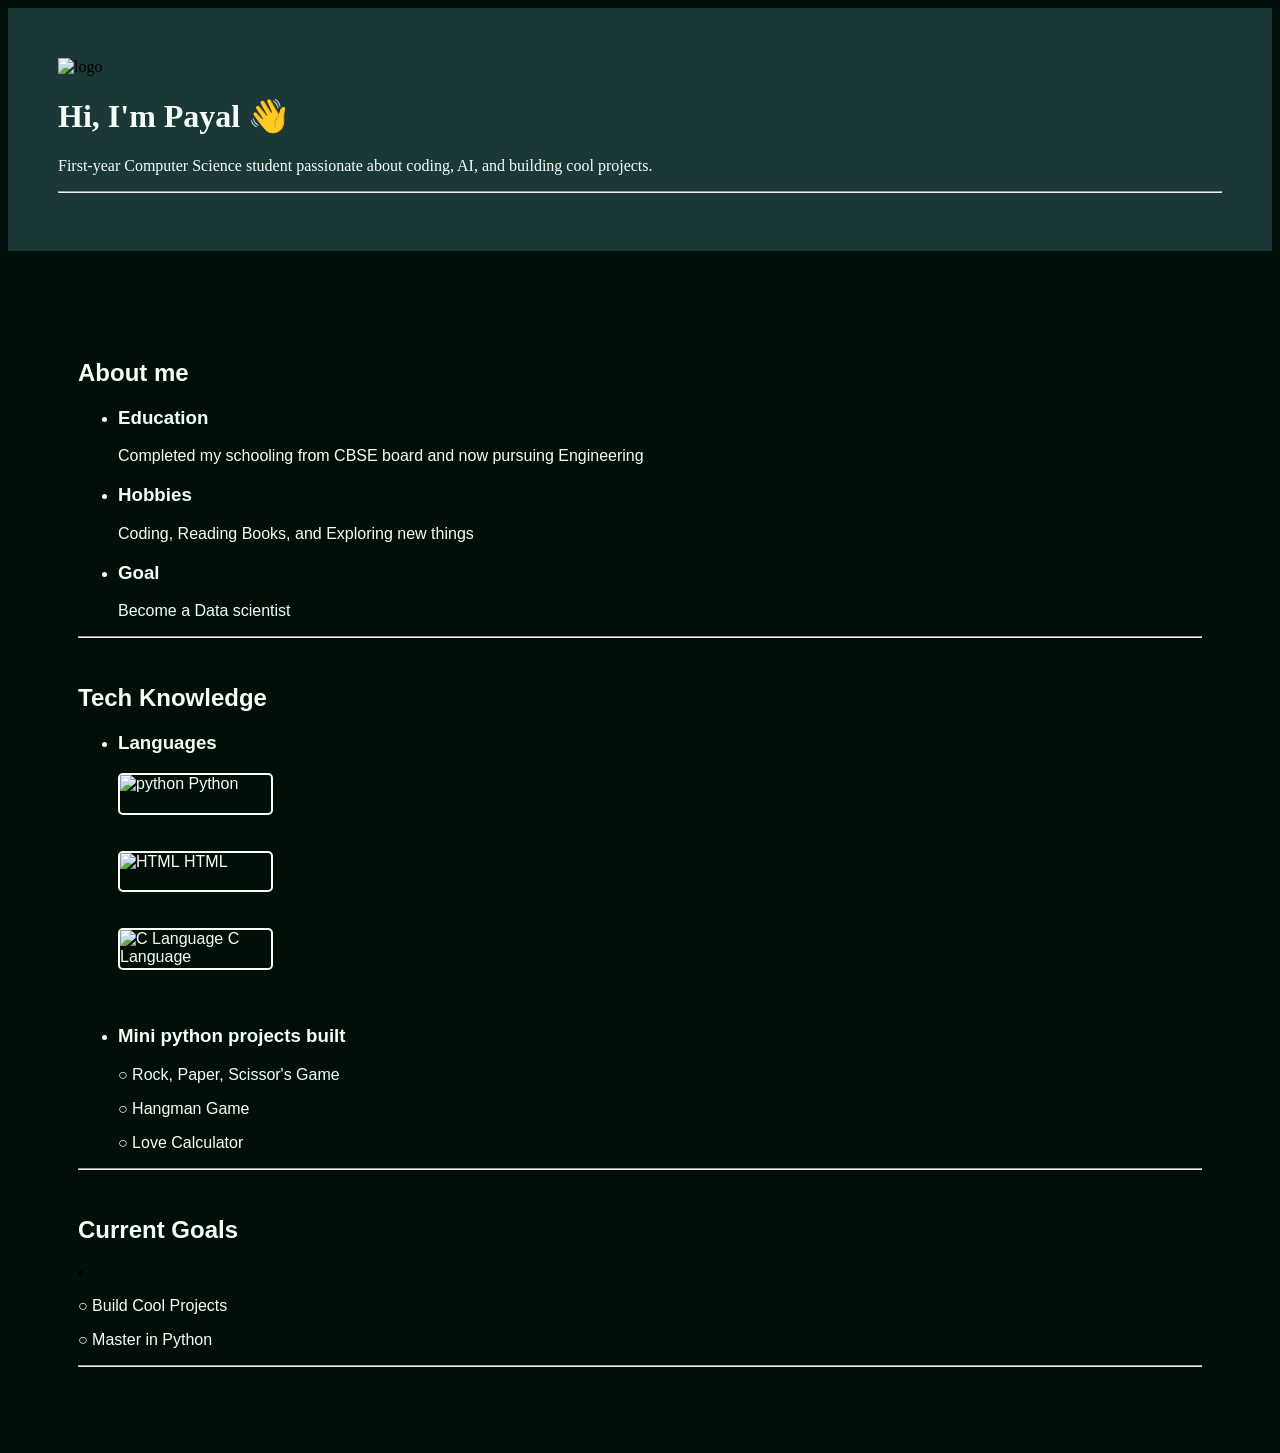
==== index.html @ 5a12273c "Rename payal.html to index.html" ====
<!DOCTYPE html>
<html lang="en">

<head>
    <meta charset="UTF-8">
    <meta name="viewport" content="width=device-width, initial-scale=1.0">
    <title>Payal Sharma</title>
    <link rel="stylesheet" href="style.css">
</head>

<body>
    <header class="header">
        <div class="container" id="navbar">
            <a id="logo">
                <img src="https://static.vecteezy.com/system/resources/previews/004/887/083/non_2x/p-letter-logo-with-wings-creative-wing-letter-p-logo-icon-design-vector.jpg"
                    alt="logo" width="150" height="80" />
            </a>
            <h1>Hi, I'm Payal &#128075;</h1>
            <p>First-year Computer Science student passionate about coding,
                AI, and building cool projects.
            </p>
            <hr>
        </div>
        <br>
        <main>
            <h2>About me</h2>
            <nav>
                <section>
                    <ul>
                        <li>
                            <h3>Education</h3>

                            <p>Completed my schooling from CBSE
                                board and now pursuing Engineering</p>
                        </li>
                        <li>
                            <h3>Hobbies</h3>
                            <p>Coding, Reading Books, and Exploring new things</p>
                        </li>
                        <li>
                            <h3>Goal</h3>
                            <p>Become a Data scientist</p>
                        </li>
                    </ul>
                    <hr>
                </section>
            </nav>
            <br>
            <section id="Tech Knowledge">
                <h2>Tech Knowledge </h2>
                <ul>
                    <li>
                        <h3>Languages</h3>
                    </li>
                    <div id="icon">
                        <span class="tech-Knowledge" data-category="languages" &#9675;>
                            <img class="tech-Knowledge__icon" data-icon="python"
                                src="https://skillicons.dev/icons?i=python&theme=light&perline=1" alt="python"
                                width="25" height="25">
                            <span class=" tech-Knowledge__name">Python</span>
                        </span>
                    </div>
                    <br>
                    <br>
                    <div id="icon">
                        <span class="tech-Knowledge" data-category="languages" &#9675;>
                            <img class="tech-Knowledge__icon" data-icon="HTML"
                                src="https://cdn0.iconfinder.com/data/icons/social-network-7/50/22-1024.png" alt="HTML"
                                width="25" height="25">
                            <span class=" tech-Knowledge__name">HTML</span>
                        </span>
                    </div>
                    <br>
                    <br>
                    <div id="icon">
                        <span class="tech-Knowledge" data-category="languages" &#9675;>
                            <img class="tech-Knowledge__icon" data-icon="C Language"
                                src="https://tse4.mm.bing.net/th/id/OIP.-wK8kSbegCP7kdE8hVjRCQHaHk?rs=1&pid=ImgDetMain&o=7&rm=3"
                                alt="C Language" width="25" height="25">
                            <span class=" tech-Knowledge__name">C Language</span>
                        </span>
                    </div>
                    <br>
                    <br>

                    <li>
                        <h3>Mini python projects built</h3>
                        <p>&#9675; Rock, Paper, Scissor's Game</p>
                        <p>&#9675; Hangman Game</p>
                        <p>&#9675; Love Calculator</p>
                    </li>
                </ul>
                <hr>
            </section>
            </ul>

            <br>
            <section id="Current Goals">
                <h2>Current Goals</h2>
                <li>
                    <p>&#9675; Build Cool Projects</p>
                    <p>&#9675; Master in Python</p>

                </li>
                <hr>
            </section>
        </main>
</body>

</html>
---- style.css ----
body {
    background-color: #000F08;
}

#navbar {
    background-color: #1C3738;
    font-family: Georgia, 'Times New Roman', Times, serif;
    border-width: 50px;
    border-style: solid;
    border-color: #1C3738;
}

h1 {
    color: #F4FFF8
}

h2 {
    color: #F4FFF8
}

h3 {
    color: #F4FFF8
}

p {
    color: #F4FFF8
}

ul {
    color: #F4FFF8;
}


main {
    font-family: 'Lucida Sans', 'Lucida Sans Regular', 'Lucida Grande', 'Lucida Sans Unicode', Geneva, Verdana, sans-serif;
    border-width: 70px;
    border-style: solid;
    border-color: #000F08;
}
#icon {
    width: 4cm;
    height: 1cm;
    background-color: #000F08;
    border-style: solid;
    border-color: #F4FFF8;
    border-width: 2px;
    border-radius: 5px;
}
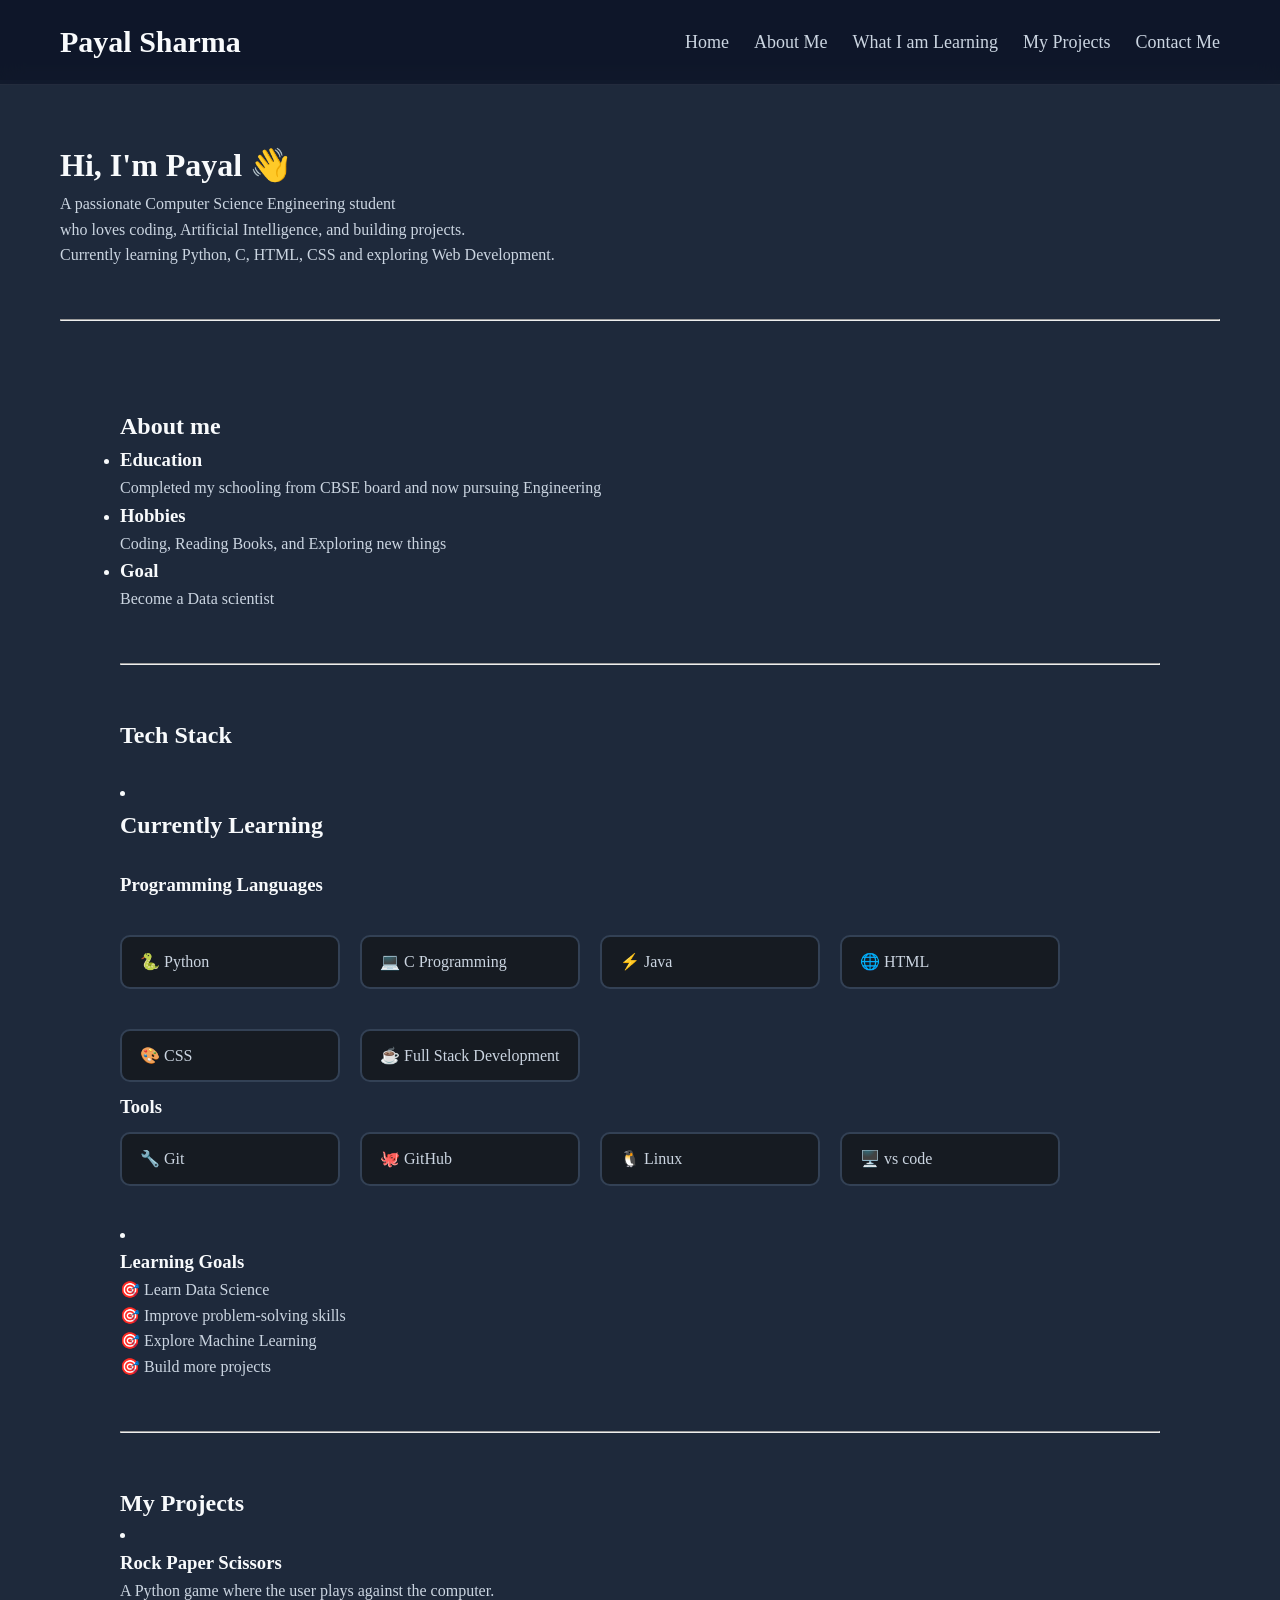
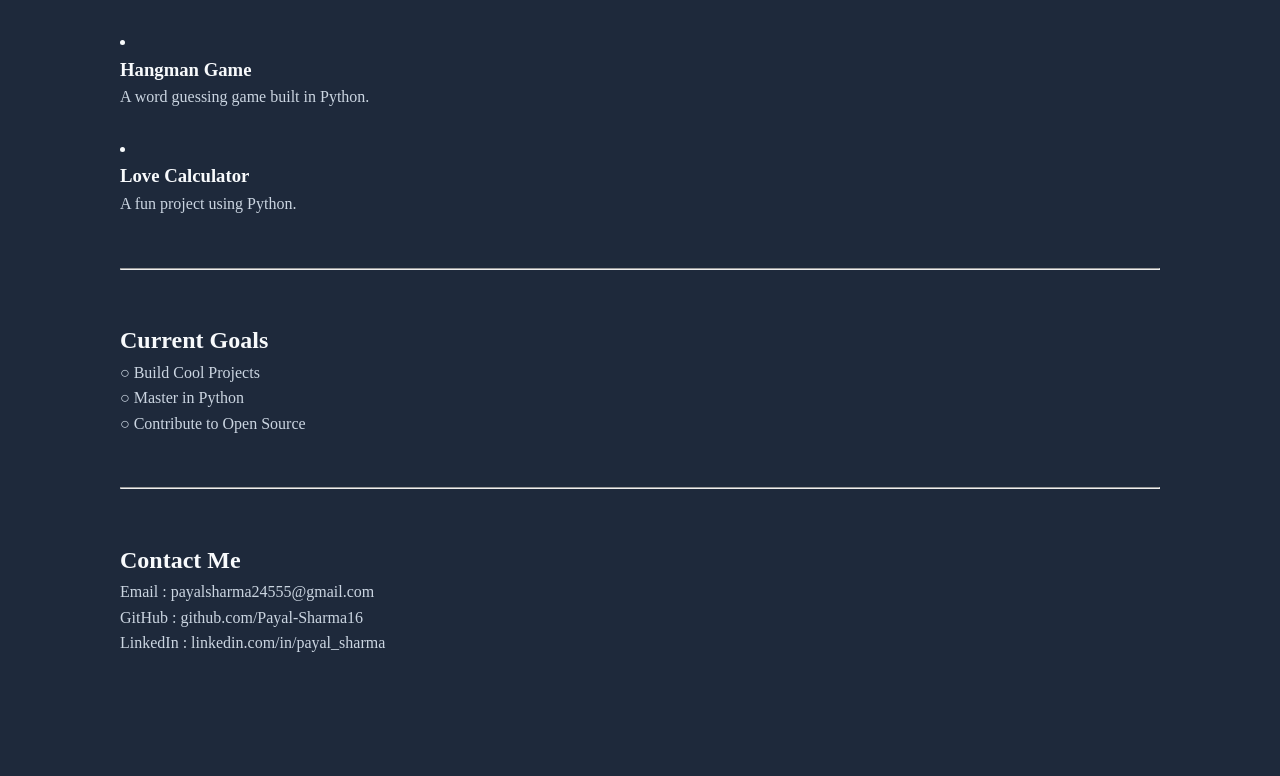
==== commit 9440f03f: "Improve portfolio layout and add sections" ====
--- a/index.html
+++ b/index.html
@@ -9,102 +9,154 @@
 </head>
 
 <body>
-    <header class="header">
-        <div class="container" id="navbar">
-            <a id="logo">
-                <img src="https://static.vecteezy.com/system/resources/previews/004/887/083/non_2x/p-letter-logo-with-wings-creative-wing-letter-p-logo-icon-design-vector.jpg"
-                    alt="logo" width="150" height="80" />
-            </a>
+    <nav class="navbar">
+        <div class="logo">Payal Sharma</div>
+        <ul class="nav-links">
+            <li><a href="#home">Home</a></li>
+            <li><a href="#about">About Me</a></li>
+            <li><a href="#learning">What I am Learning</a></li>
+            <li><a href="#projects">My Projects</a></li>
+            <li><a href="#contact">Contact Me</a></li>
+        </ul>
+
+    </nav>
+    <header id="home" class="hero">
+        <div class="container">
             <h1>Hi, I'm Payal &#128075;</h1>
-            <p>First-year Computer Science student passionate about coding,
-                AI, and building cool projects.
+            <p> A passionate Computer Science Engineering student
+                <br>
+                who loves coding, Artificial Intelligence, and building projects.
+                <br>
+                Currently learning Python, C, HTML, CSS and exploring Web Development.
             </p>
+            <br>
+            <br>
             <hr>
         </div>
         <br>
         <main>
-            <h2>About me</h2>
-            <nav>
-                <section>
-                    <ul>
-                        <li>
-                            <h3>Education</h3>
 
-                            <p>Completed my schooling from CBSE
-                                board and now pursuing Engineering</p>
-                        </li>
-                        <li>
-                            <h3>Hobbies</h3>
-                            <p>Coding, Reading Books, and Exploring new things</p>
-                        </li>
-                        <li>
-                            <h3>Goal</h3>
-                            <p>Become a Data scientist</p>
-                        </li>
-                    </ul>
-                    <hr>
-                </section>
-            </nav>
-            <br>
-            <section id="Tech Knowledge">
-                <h2>Tech Knowledge </h2>
+            <section id="about">
+                <h2>About me</h2>
                 <ul>
                     <li>
-                        <h3>Languages</h3>
+                        <h3>Education</h3>
+
+                        <p>Completed my schooling from CBSE
+                            board and now pursuing Engineering</p>
                     </li>
-                    <div id="icon">
-                        <span class="tech-Knowledge" data-category="languages" &#9675;>
-                            <img class="tech-Knowledge__icon" data-icon="python"
-                                src="https://skillicons.dev/icons?i=python&theme=light&perline=1" alt="python"
-                                width="25" height="25">
-                            <span class=" tech-Knowledge__name">Python</span>
-                        </span>
-                    </div>
-                    <br>
-                    <br>
-                    <div id="icon">
-                        <span class="tech-Knowledge" data-category="languages" &#9675;>
-                            <img class="tech-Knowledge__icon" data-icon="HTML"
-                                src="https://cdn0.iconfinder.com/data/icons/social-network-7/50/22-1024.png" alt="HTML"
-                                width="25" height="25">
-                            <span class=" tech-Knowledge__name">HTML</span>
-                        </span>
-                    </div>
-                    <br>
-                    <br>
-                    <div id="icon">
-                        <span class="tech-Knowledge" data-category="languages" &#9675;>
-                            <img class="tech-Knowledge__icon" data-icon="C Language"
-                                src="https://tse4.mm.bing.net/th/id/OIP.-wK8kSbegCP7kdE8hVjRCQHaHk?rs=1&pid=ImgDetMain&o=7&rm=3"
-                                alt="C Language" width="25" height="25">
-                            <span class=" tech-Knowledge__name">C Language</span>
-                        </span>
-                    </div>
-                    <br>
-                    <br>
-
                     <li>
-                        <h3>Mini python projects built</h3>
-                        <p>&#9675; Rock, Paper, Scissor's Game</p>
-                        <p>&#9675; Hangman Game</p>
-                        <p>&#9675; Love Calculator</p>
+                        <h3>Hobbies</h3>
+                        <p>Coding, Reading Books, and Exploring new things</p>
+                    </li>
+                    <li>
+                        <h3>Goal</h3>
+                        <p>Become a Data scientist</p>
                     </li>
                 </ul>
+                <br>
+                <br>
                 <hr>
             </section>
-            </ul>
+            <br>
+            <br>
+            <section id="learning">
+
+                <h2>Tech Stack</h2>
+                <br>
+                <li>
+                <h2>Currently Learning</h2>
+                <br>
+                </li>
+
+                <h3>Programming Languages</h3>
+                <br>
+                <ul class="skills">
+                    <p class="icon"> 🐍 Python</p>
+                    <p class="icon"> 💻 C Programming</p>
+                    <p class="icon"> ⚡ Java</p>
+                    <p class="icon"> 🌐 HTML</p>
+                    <p class="icon"> 🎨 CSS</p>
+                    <p class="icon"> ☕ Full Stack Development</p>
+                </ul>
+
+                <h3>Tools</h3>
+                <ul class="skills">
+                <p class="icon"> 🔧 Git</p>
+                <p class="icon"> 🐙 GitHub</p>
+                <p class="icon"> 🐧 Linux</p>
+                <p class="icon"> 🖥️ vs code</p>
+                </ul>
+
+                <br>
+                
+                <li>
+                <h3>Learning Goals</h3>
+                </li>
+                <ul>
+                    <p> 🎯 Learn Data Science</p>
+                    <p> 🎯 Improve problem-solving skills</p>
+                    <p> 🎯 Explore Machine Learning</p>
+                    <p> 🎯 Build more projects</p>
+
+                </ul>
+
+            </section>
+            <br>
+            <br>
+            <hr>
+            <br>
+            <br>
+            <section id="projects">
+
+                <h2>My Projects</h2>
+                <li>
+                <h3>Rock Paper Scissors</h3>
+                </li>
+                <p>A Python game where the user plays against the computer.</p>
+                <br>
+                <li>
+                <h3>Hangman Game</h3>
+                </li>
+                <p>A word guessing game built in Python.</p>
+                <br>
+
+                <li>
+                <h3>Love Calculator</h3>
+                </li>
+                <p>A fun project using Python.</p>
+                <br>
+            <br>
+            <hr>
+            
+            
 
             <br>
-            <section id="Current Goals">
-                <h2>Current Goals</h2>
-                <li>
+            <br>
+            <section id="goals">
+                <h2>Current Goals</h2>            
                     <p>&#9675; Build Cool Projects</p>
                     <p>&#9675; Master in Python</p>
+                    <p>&#9675; Contribute to Open Source</p>
+                <br>
+                <br>
+                <hr>
+            </section>
+            <br>
+            <br>
 
-                </li>
-                <hr>
+            <section id="contact">
+
+                <h2>Contact Me</h2>
+
+                <p>Email : payalsharma24555@gmail.com</p>
+
+                <p>GitHub : github.com/Payal-Sharma16</p>
+
+                <p>LinkedIn : linkedin.com/in/payal_sharma</p>
+
             </section>
         </main>
 </body>
 
-</html>
+</html>
--- a/style.css
+++ b/style.css
@@ -1,48 +1,137 @@
 body {
-    background-color: #000F08;
+    background:#0F172A;
+    color:#F8FAFC;
+    line-height:1.6;
+    padding-top: 80px;
 }
 
 #navbar {
     background-color: #1C3738;
     font-family: Georgia, 'Times New Roman', Times, serif;
-    border-width: 50px;
+    border: none;
     border-style: solid;
     border-color: #1C3738;
 }
 
 h1 {
-    color: #F4FFF8
+    color: #F8FAFC
 }
 
 h2 {
-    color: #F4FFF8
+    color: #F8FAFC
 }
 
 h3 {
-    color: #F4FFF8
+    color: #F8FAFC
 }
 
 p {
-    color: #F4FFF8
+    color: #CBD5E1
 }
 
 ul {
-    color: #F4FFF8;
+    color: #F8FAFC;
 }
 
 
 main {
-    font-family: 'Lucida Sans', 'Lucida Sans Regular', 'Lucida Grande', 'Lucida Sans Unicode', Geneva, Verdana, sans-serif;
-    border-width: 70px;
-    border-style: solid;
-    border-color: #000F08;
+    max-width: 1200px;
+    margin-top: 0;
+    padding: 60px;
 }
-#icon {
-    width: 4cm;
-    height: 1cm;
-    background-color: #000F08;
-    border-style: solid;
-    border-color: #F4FFF8;
-    border-width: 2px;
-    border-radius: 5px;
+
+#icon{
+    width:180px;
+    height:55px;
+
+    border:2px solid #334155;
+    border-radius:10px;
+
+    background:#161B22;
 }
+
+*{
+    margin:0;
+    padding:0;
+    box-sizing: border-box;
+}
+
+.navbar {
+    position: fixed;
+    top: 0;
+    left: 0;
+    width: 100%;
+
+    display:flex;
+    justify-content: space-between;
+    align-items: center;
+
+    padding: 18px 60px;
+    background-color: rgba(15,23,42,.75); /* 40% opacity */
+    backdrop-filter: blur(12px);          /* Optional: glass effect */
+    border-bottom: 1px solid rgba(255,255,255,.08);
+}
+
+.logo {
+    color: #F8FAFC;
+    font-size: 30px;
+    font-weight: 700;
+}
+
+.nav-links {
+    list-style: none; /*menu gets ordered*/
+    display: flex; /*the menu is listed in horizontal manner*/
+}
+
+.nav-links li {
+    margin-left: 25px;
+}
+
+.nav-links a {
+    text-decoration: none; /*removes underline from the text*/
+    color: #CBD5E1;
+    font-size: 18px;
+    transition: color 0.3s;
+}
+ .nav-links a:hover {
+    color: #38BDF8;; /*changes color of the text when hovered over*/
+ }
+
+.hero{
+    background:#1E293B;
+    border-radius:0;
+    padding:60px;
+    margin:0;
+}
+
+html{
+    scroll-behavior:smooth;
+}
+
+.icon {
+    width: 220px;
+    padding: 12px 18px;
+    margin: 10px 0;
+    list-style: none;
+
+    background: #161B22;
+    border: 2px solid #334155;
+    border-radius: 10px;
+
+    transition: all 0.3s ease;
+}
+
+.icon:hover {
+    transform: translateY(-5px);
+    background: #253247;
+    cursor: pointer;
+}
+
+.skills{
+    display:flex;
+    flex-wrap:wrap;
+    gap:20px;
+
+    list-style:none;
+    padding:0;
+}
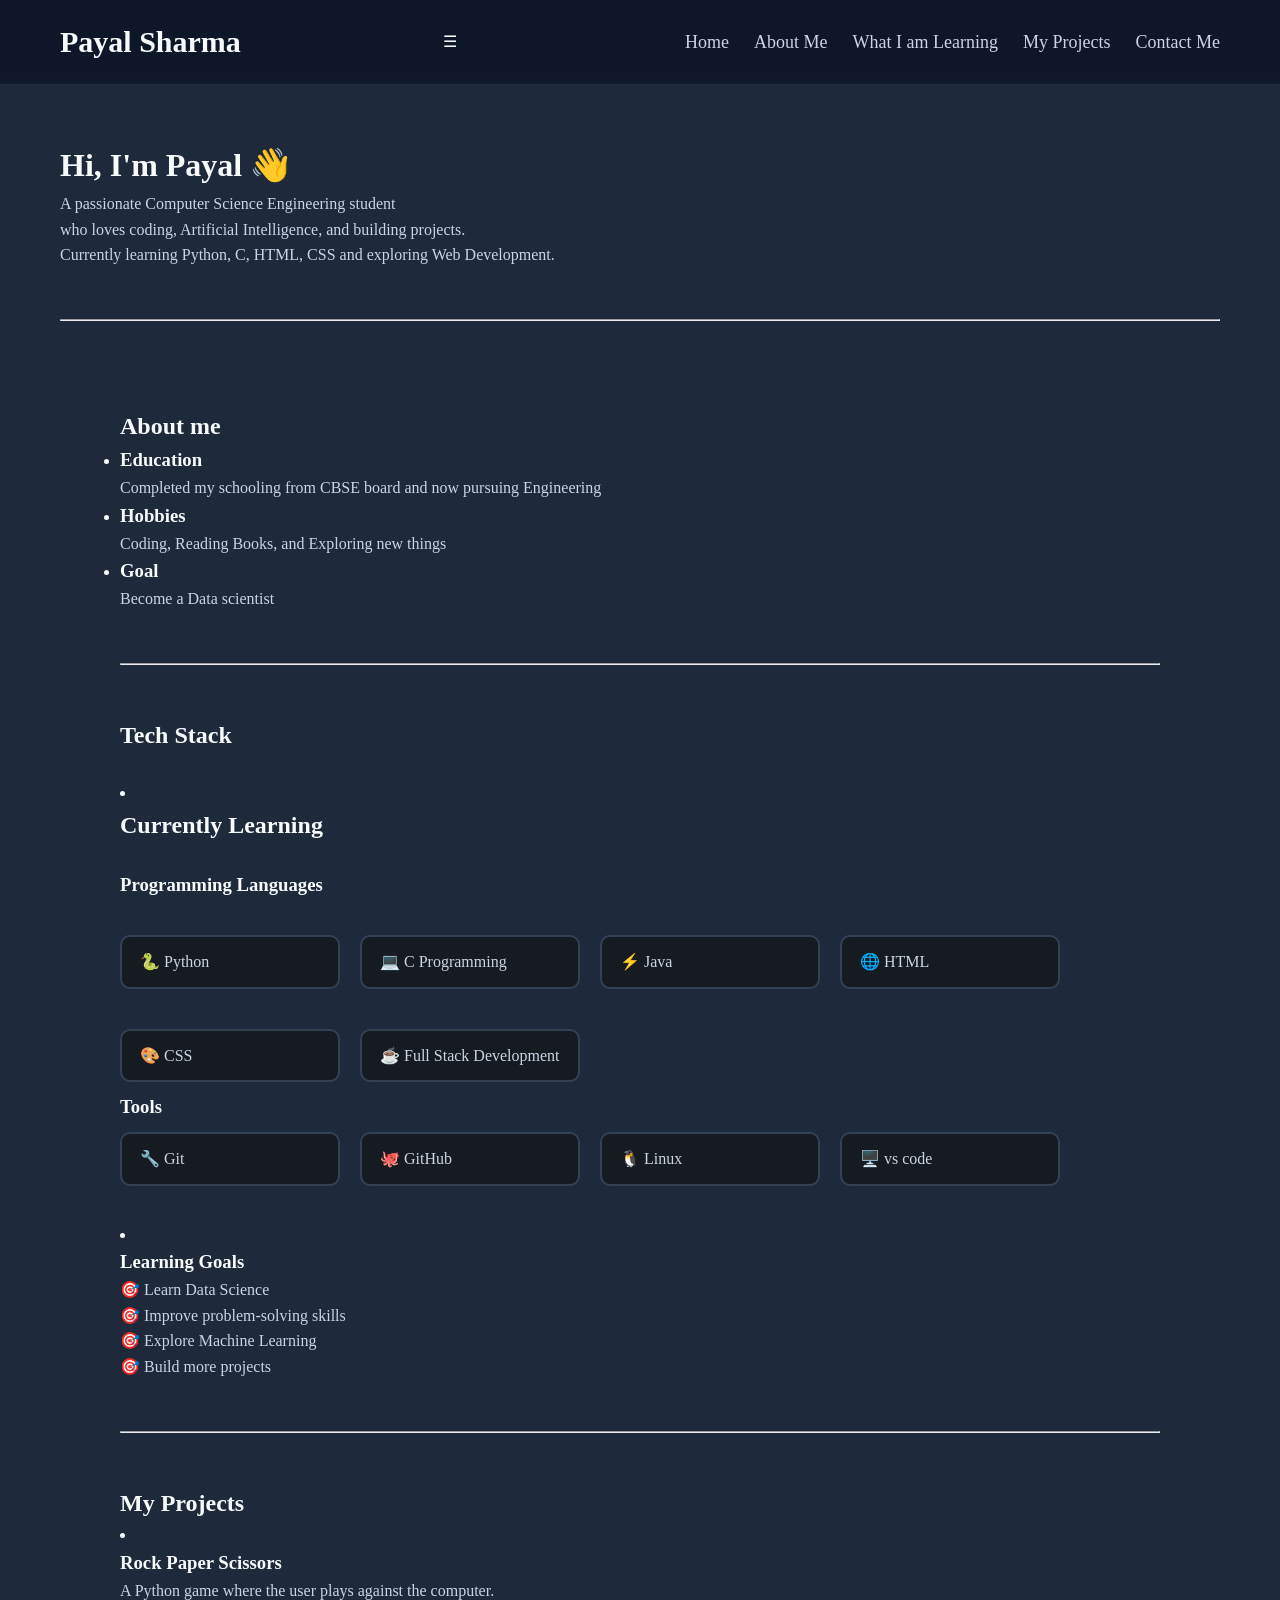
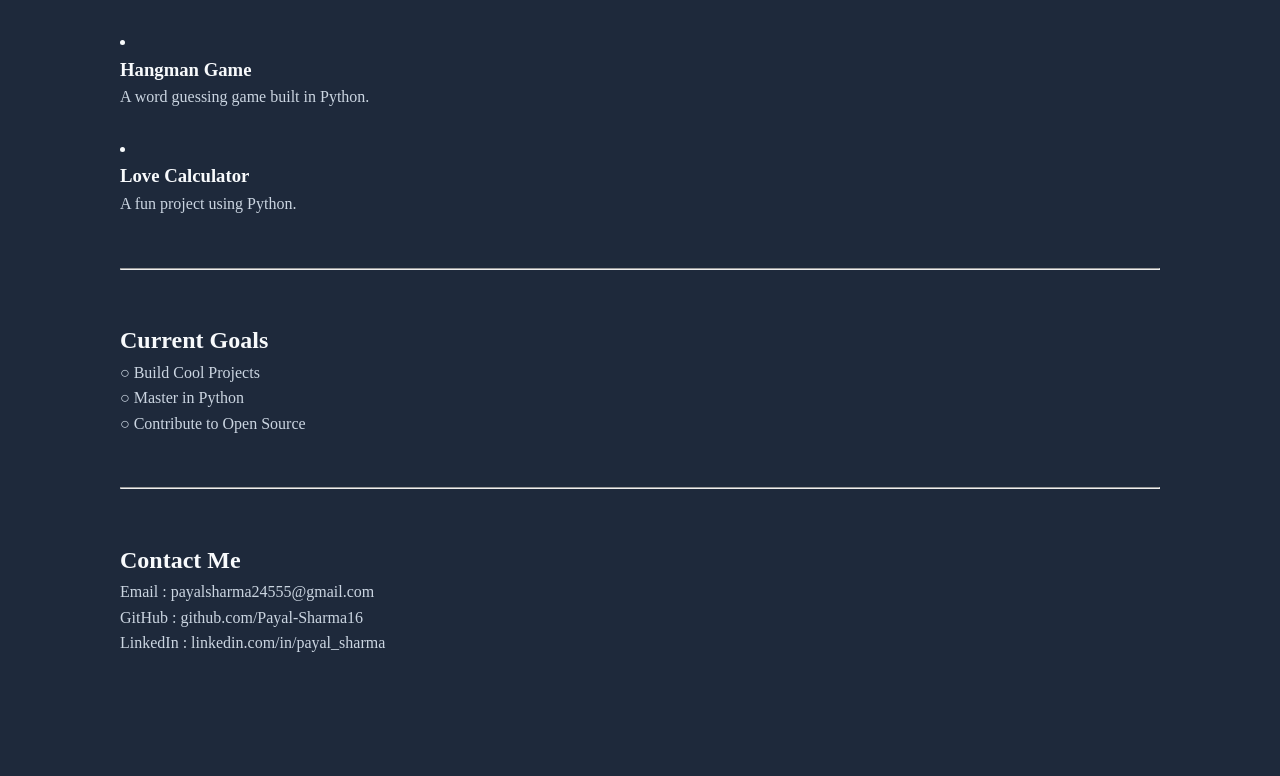
==== commit e1ed9cf7: "Add responsive navbar with hamburger menu" ====
--- a/index.html
+++ b/index.html
@@ -6,11 +6,15 @@
     <meta name="viewport" content="width=device-width, initial-scale=1.0">
     <title>Payal Sharma</title>
     <link rel="stylesheet" href="style.css">
+    
 </head>
 
 <body>
     <nav class="navbar">
         <div class="logo">Payal Sharma</div>
+        <div class="hamburger" onclick="toggleMenu()">
+            ☰
+        </div>
         <ul class="nav-links">
             <li><a href="#home">Home</a></li>
             <li><a href="#about">About Me</a></li>
@@ -65,8 +69,8 @@
                 <h2>Tech Stack</h2>
                 <br>
                 <li>
-                <h2>Currently Learning</h2>
-                <br>
+                    <h2>Currently Learning</h2>
+                    <br>
                 </li>
 
                 <h3>Programming Languages</h3>
@@ -82,16 +86,16 @@
 
                 <h3>Tools</h3>
                 <ul class="skills">
-                <p class="icon"> 🔧 Git</p>
-                <p class="icon"> 🐙 GitHub</p>
-                <p class="icon"> 🐧 Linux</p>
-                <p class="icon"> 🖥️ vs code</p>
+                    <p class="icon"> 🔧 Git</p>
+                    <p class="icon"> 🐙 GitHub</p>
+                    <p class="icon"> 🐧 Linux</p>
+                    <p class="icon"> 🖥️ vs code</p>
                 </ul>
 
                 <br>
-                
+
                 <li>
-                <h3>Learning Goals</h3>
+                    <h3>Learning Goals</h3>
                 </li>
                 <ul>
                     <p> 🎯 Learn Data Science</p>
@@ -111,51 +115,51 @@
 
                 <h2>My Projects</h2>
                 <li>
-                <h3>Rock Paper Scissors</h3>
+                    <h3>Rock Paper Scissors</h3>
                 </li>
                 <p>A Python game where the user plays against the computer.</p>
                 <br>
                 <li>
-                <h3>Hangman Game</h3>
+                    <h3>Hangman Game</h3>
                 </li>
                 <p>A word guessing game built in Python.</p>
                 <br>
 
                 <li>
-                <h3>Love Calculator</h3>
+                    <h3>Love Calculator</h3>
                 </li>
                 <p>A fun project using Python.</p>
                 <br>
-            <br>
-            <hr>
-            
-            
+                <br>
+                <hr>
 
-            <br>
-            <br>
-            <section id="goals">
-                <h2>Current Goals</h2>            
+
+
+                <br>
+                <br>
+                <section id="goals">
+                    <h2>Current Goals</h2>
                     <p>&#9675; Build Cool Projects</p>
                     <p>&#9675; Master in Python</p>
                     <p>&#9675; Contribute to Open Source</p>
+                    <br>
+                    <br>
+                    <hr>
+                </section>
                 <br>
                 <br>
-                <hr>
-            </section>
-            <br>
-            <br>
 
-            <section id="contact">
+                <section id="contact">
 
-                <h2>Contact Me</h2>
+                    <h2>Contact Me</h2>
 
-                <p>Email : payalsharma24555@gmail.com</p>
+                    <p>Email : payalsharma24555@gmail.com</p>
 
-                <p>GitHub : github.com/Payal-Sharma16</p>
+                    <p>GitHub : github.com/Payal-Sharma16</p>
 
-                <p>LinkedIn : linkedin.com/in/payal_sharma</p>
+                    <p>LinkedIn : linkedin.com/in/payal_sharma</p>
 
-            </section>
+                </section>
         </main>
 </body>
 
--- a/style.css
+++ b/style.css
@@ -70,6 +70,7 @@
     background-color: rgba(15,23,42,.75); /* 40% opacity */
     backdrop-filter: blur(12px);          /* Optional: glass effect */
     border-bottom: 1px solid rgba(255,255,255,.08);
+    z-index: 1000;
 }
 
 .logo {
@@ -134,4 +135,46 @@
 
     list-style:none;
     padding:0;
+}
+@media (max-width:768px){
+
+    .navbar{
+        padding:15px 20px;
+    }
+
+    .hamburger{
+        display:block;
+    }
+
+    .nav-links{
+        display:none;
+        flex-direction:column;
+        align-items:center;
+
+        position:absolute;
+        top:70px;
+        left:0;
+
+        width:100%;
+        background:#0F172A;
+
+        padding:20px 0;
+    }
+
+    .nav-links li{
+        margin:15px 0;
+    }
+
+    .nav-links.active{
+        display:flex;
+    }
+
+}
+
+}
+.hamburger{
+    display:none;
+    font-size:30px;
+    color:white;
+    cursor:pointer;
 }
